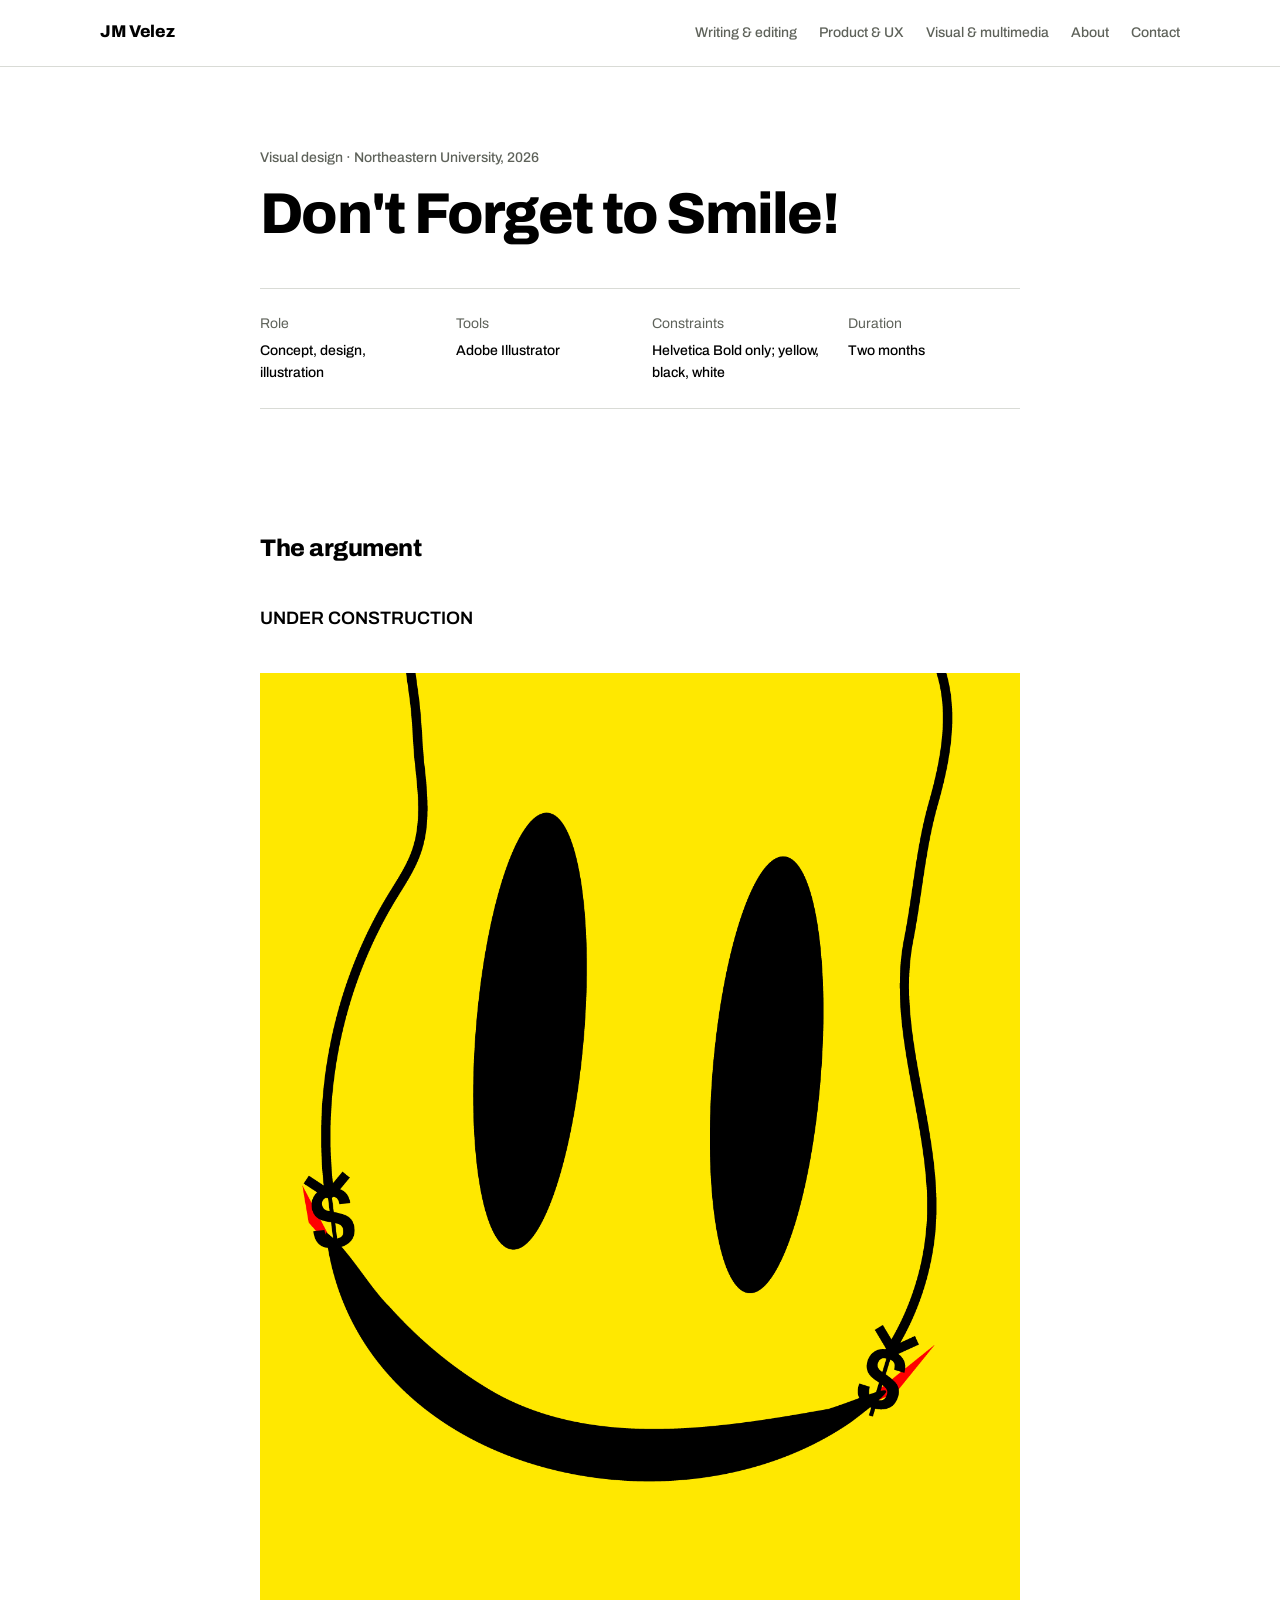
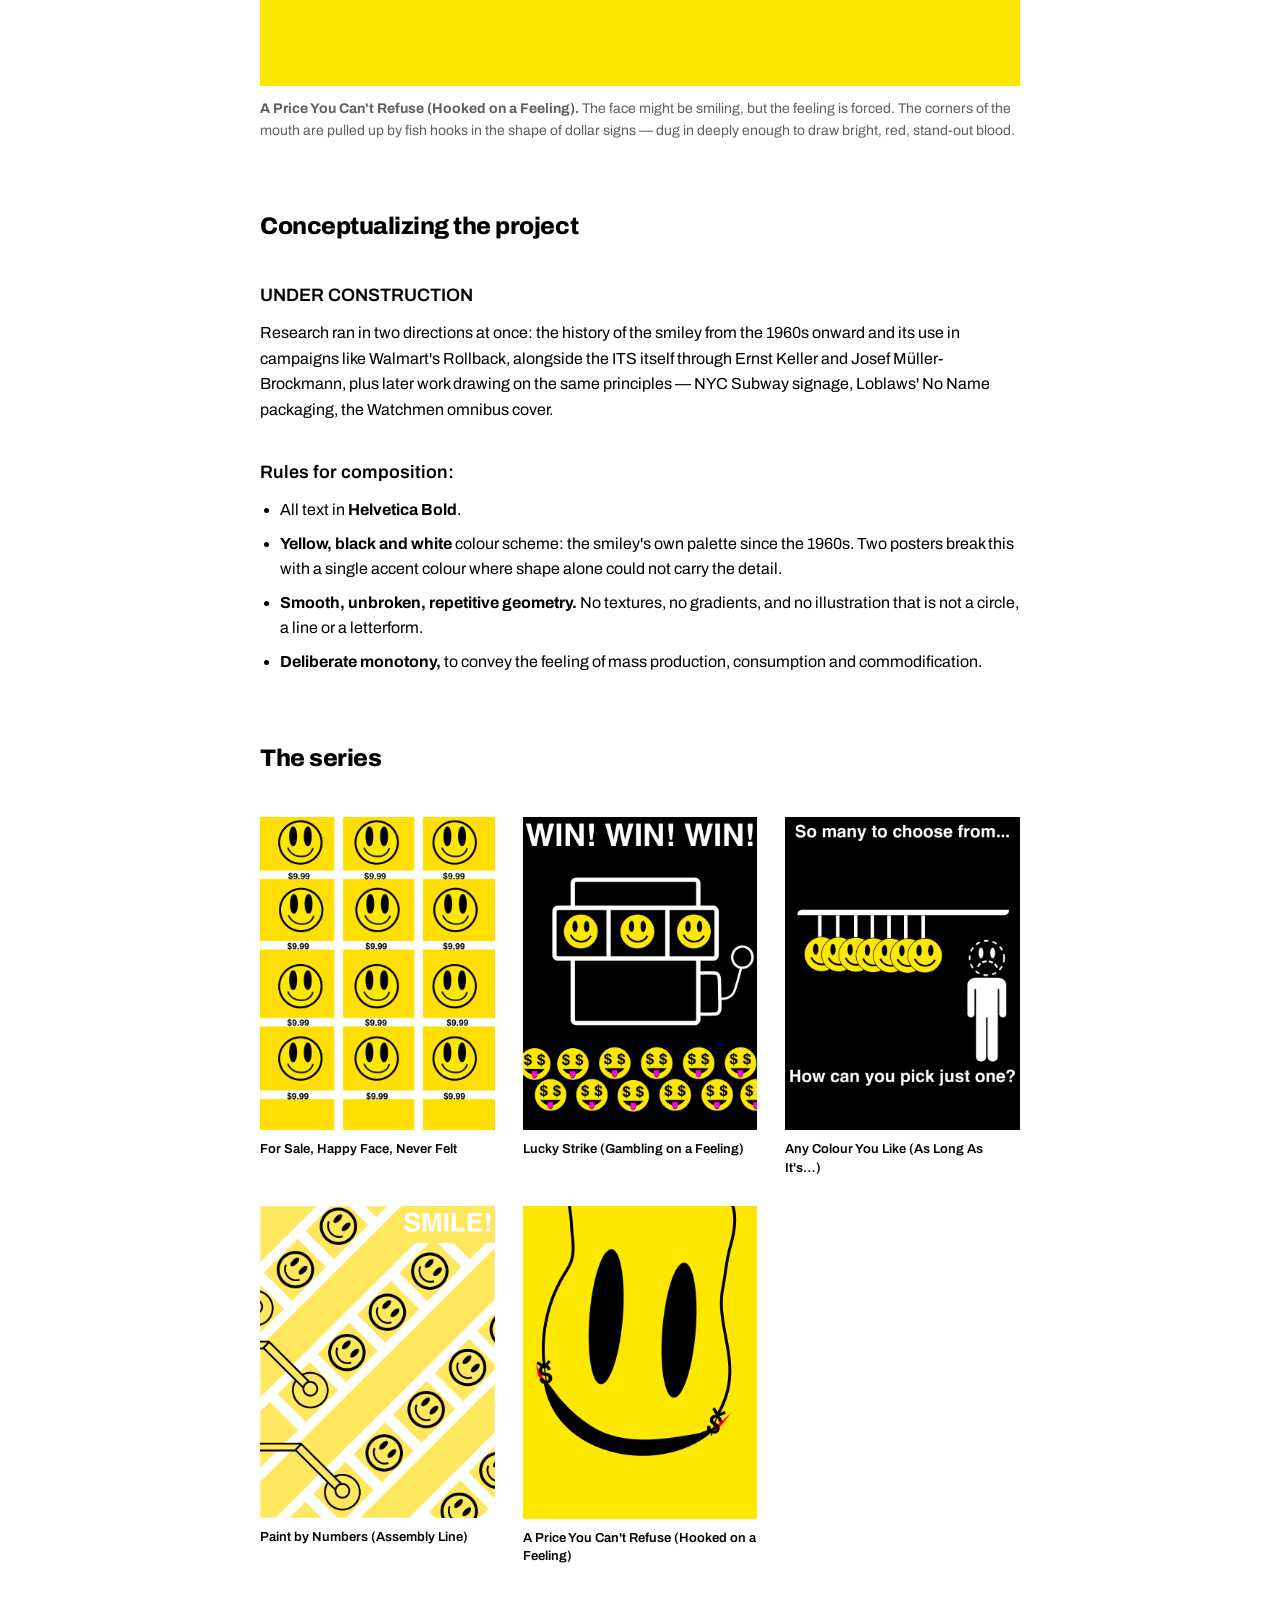
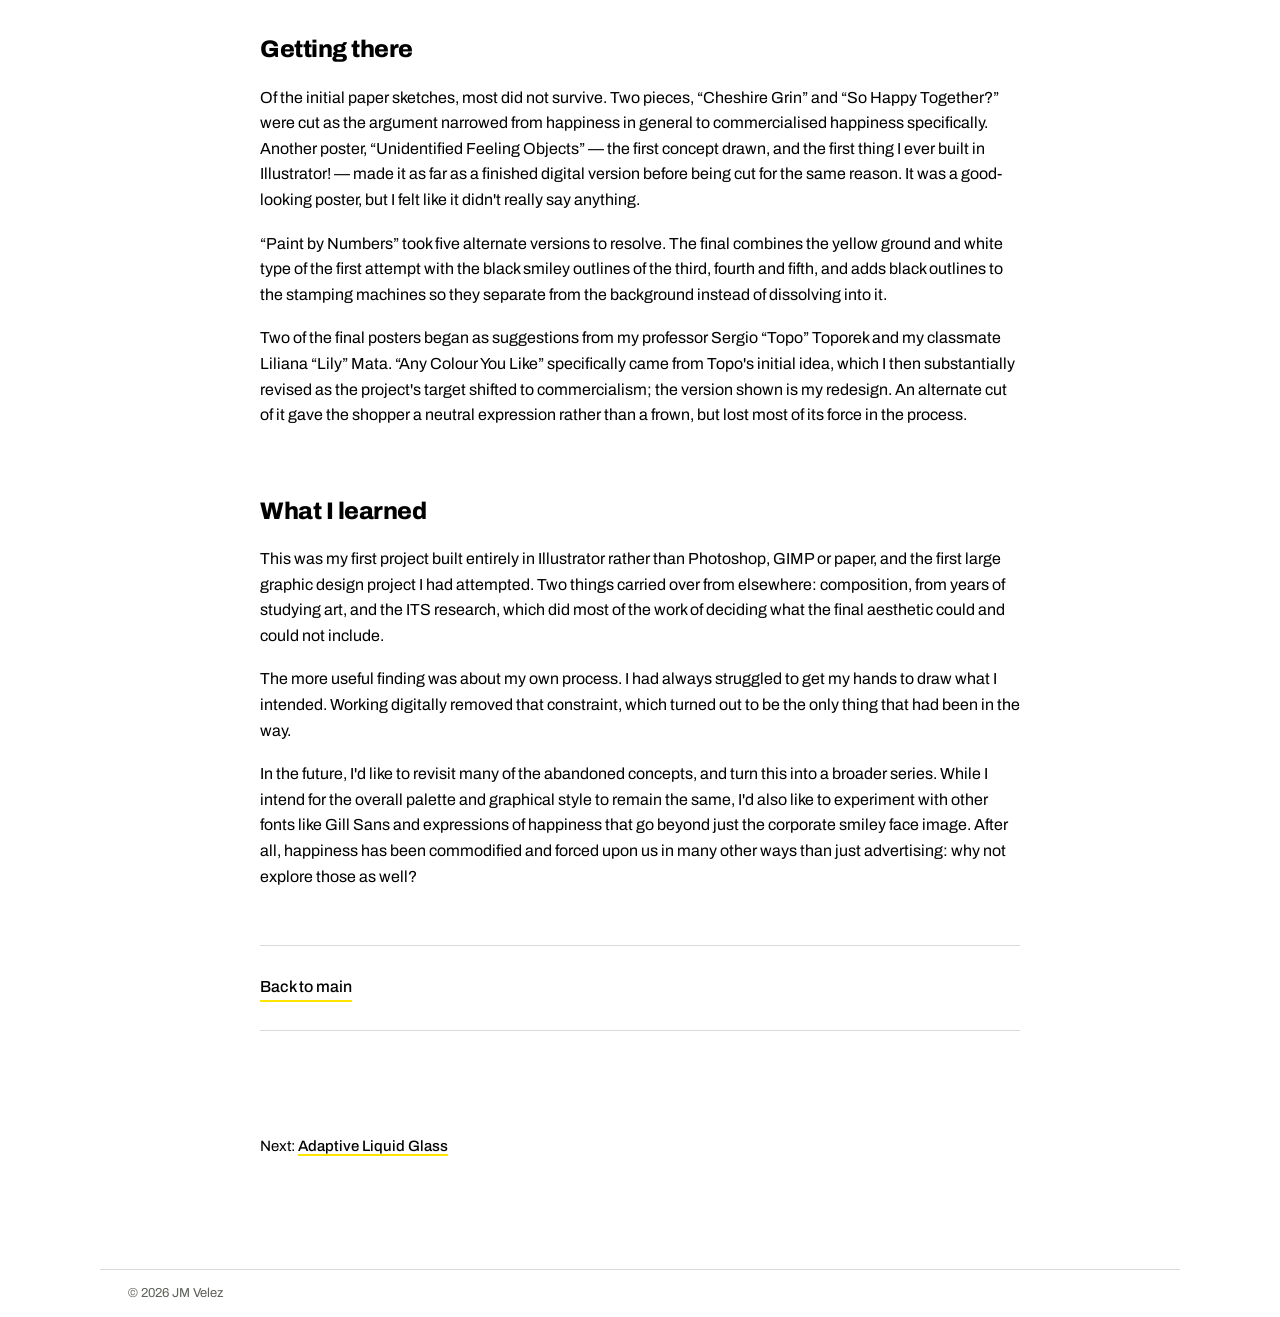
==== dont-forget-to-smile.html @ f10f0e11 "Add files via upload" ====
<!DOCTYPE html>
<html lang="en">
<head>
<meta charset="utf-8">
<meta name="viewport" content="width=device-width, initial-scale=1">
<title>Don't Forget to Smile! — JM Velez</title>
<meta name="description" content="A five-poster series using the International Typographic Style to argue against hollow, commodified happiness.">
<link rel="preconnect" href="https://fonts.googleapis.com">
<link rel="preconnect" href="https://fonts.gstatic.com" crossorigin>
<link href="https://fonts.googleapis.com/css2?family=Archivo:wght@400;500;600;800&display=swap" rel="stylesheet">
<link rel="stylesheet" href="style.css">
</head>
<body>

<header class="masthead">
  <div class="shell masthead-inner">
    <a class="wordmark" href="index.html">JM Velez</a>
    <nav>
      <a href="index.html#writing">Writing &amp; editing</a>
      <a href="index.html#product">Product &amp; UX</a>
      <a href="index.html#visual">Visual &amp; multimedia</a>
      <a href="index.html#about">About</a>
      <a href="index.html#contact">Contact</a>
    </nav>
  </div>
</header>

<main>

<section class="narrow case-hero">
  <p class="kicker">Visual design · Northeastern University, 2026</p>
  <h1>Don't Forget to Smile!</h1>
  <!--<p class="standfirst">The smiley face was drawn to make insurance employees feel better
     about their jobs. Five posters on what happened to it next.</p>-->

  <dl class="facts">
    <div><dt>Role</dt><dd>Concept, design, illustration</dd></div>
    <div><dt>Tools</dt><dd>Adobe Illustrator</dd></div>
    <div><dt>Constraints</dt><dd>Helvetica Bold only; yellow, black, white</dd></div>
    <div><dt>Duration</dt><dd>Two months</dd></div>
  </dl>
</section>

<article class="narrow case-body">

 <h2>The argument</h2>
 <h3>UNDER CONSTRUCTION</h3>
  <!--<p>A smiley face is a picture of an emotion. It has been used to sell so many things,
     for so long, that it no longer refers to the emotion — it refers to selling. The
     symbol went hollow. What is left is an inert graphic that can be attached to any
     product, however inane or harmful, and still read as cheerful.</p>
  <p>This series makes that argument in the visual language of the thing it is
     criticising. Every poster is built the way an advertisement is built: geometric,
     legible at distance, one idea, no ornament.</p>-->

  <div class="plate">
    <img src="images/a-price-you-cant-refuse.png" alt="Poster: a giant yellow smiley face whose mouth is a line strung between two dollar signs shaped like barbed fish hooks, with red where the hooks pierce">
    <figcaption><strong>A Price You Can't Refuse (Hooked on a Feeling).</strong> The face might be smiling, but the feeling is forced. 
      The corners of the mouth are pulled up by fish hooks in the shape of dollar signs — dug in deeply enough to draw bright, red, stand-out blood.</figcaption>
  </div>

  <h2>Conceptualizing the project</h2>
  <h3>UNDER CONSTRUCTION</h3>
<!--  <p>The International Typographic Style was built for clarity: grids, geometry,
     Helvetica, no decoration that does not carry information. It was also the direct
     ancestor of modern advertising and wayfinding, which means it comes pre-loaded with
     the authority of things that are simply true — exit signs, subway maps, product
     labels.</p>
  <p>Borrowing that authority to say something uncomfortable is the whole mechanism of the
     series. The forms are utilitarian; the juxtapositions are not. -->Research ran in two
     directions at once: the history of the smiley from the 1960s onward and its use in
     campaigns like Walmart's Rollback, alongside the ITS itself through Ernst Keller and
     Josef Müller-Brockmann, plus later work drawing on the same principles — NYC Subway
     signage, Loblaws' No Name packaging, the Watchmen omnibus cover.</p>

  <h3>Rules for composition:</h3>
  <ul>
    <li>All text in <b>Helvetica Bold</b>.</li>
    <li><b>Yellow, black and white</b> colour scheme: the smiley's own palette since the 1960s. Two posters
        break this with a single accent colour where shape alone could not carry the
        detail.</li>
    <li><b>Smooth, unbroken, repetitive geometry.</b> No textures, no gradients, and no illustration
        that is not a circle, a line or a letterform.</li>
    <li><b>Deliberate monotony,</b> to convey the feeling of mass production, consumption and commodification.</li>
  </ul>

  <h2>The series</h2>

  <div class="gallery">
    <figure>
      <img src="images/for-sale-happy-face.png" alt="Poster: a grid of identical yellow smiley faces, each priced at $9.99, running off the bottom edge of the page">
      <figcaption><strong>For Sale, Happy Face, Never Felt</strong>
        <!--Happiness as retail stock. The grid runs off the page because the supply does not
        end.--></figcaption>
    </figure>
    <figure>
      <img src="images/lucky-strike.png" alt="Poster: a slot machine showing three smiley faces in a row under the words WIN! WIN! WIN!, with rows of dollar-eyed faces below">
      <figcaption><strong>Lucky Strike (Gambling on a Feeling)</strong>
        <!--The jackpot is three smiles. Below, the crowd's eyes have already turned to
        dollar signs.--></figcaption>
    </figure>
    <figure>
      <img src="images/any-colour-you-like.png" alt="Poster: seven identical yellow smileys hanging in a row on a rack, beside a human figure whose head is a dashed outline of a frowning face">
      <figcaption><strong>Any Colour You Like (As Long As It's…)</strong>
        <!--Seven identical faces on a rack, one shopper, and a frown that only exists as a
        dotted line.--></figcaption>
    </figure>
    <figure>
      <img src="images/paint-by-numbers.png" alt="Poster: diagonal conveyor belts of identical smiley faces being stamped out by machines, with the word SMILE! in the corner">
      <figcaption><strong>Paint by Numbers (Assembly Line)</strong>
        <!--Stamped out on a diagonal conveyor. The instruction in the corner is not an
        invitation.--></figcaption>
    </figure>
    <figure>
      <img src="images/a-price-you-cant-refuse.png" alt="Poster: a giant yellow smiley face whose mouth is a line strung between two dollar signs shaped like barbed fish hooks, with red where the hooks pierce">
      <figcaption><strong>A Price You Can't Refuse (Hooked on a Feeling)</strong>
        <!--Stamped out on a diagonal conveyor. The instruction in the corner is not an
        invitation.--></figcaption>
    </figure>
  </div>

  <h2>Getting there</h2>
  <p>Of the initial paper sketches, most did not survive. Two pieces, “Cheshire Grin” and “So Happy
     Together?” were cut as the argument narrowed from happiness in general to
     commercialised happiness specifically. Another poster, “Unidentified Feeling Objects” — the first
     concept drawn, and the first thing I ever built in Illustrator! — made it as far as a
     finished digital version before being cut for the same reason. It was a good-looking
     poster, but I felt like it didn't really say anything.</p>
  <!--TODO: insert some of the paper sketches maybe?-->
  <p>“Paint by Numbers” took five alternate versions to resolve. The final combines the
     yellow ground and white type of the first attempt with the black smiley outlines of
     the third, fourth and fifth, and adds black outlines to the stamping machines so they
     separate from the background instead of dissolving into it.</p>
  <p>Two of the final posters began as suggestions from my professor Sergio “Topo”
     Toporek and my classmate Liliana “Lily” Mata. “Any Colour You Like” specifically came from 
     Topo's initial idea, which I then substantially revised as the project's target shifted to
     commercialism; the version shown is my redesign. An alternate cut of it gave the
     shopper a neutral expression rather than a frown, but lost most of its force in the
     process.</p>

  <h2>What I learned</h2>
  <p>This was my first project built entirely in Illustrator rather than Photoshop, GIMP
     or paper, and the first large graphic design project I had attempted. Two things
     carried over from elsewhere: composition, from years of studying art, and the ITS
     research, which did most of the work of deciding what the final aesthetic could and
     could not include.</p>
  <p>The more useful finding was about my own process. I had always struggled to get my
     hands to draw what I intended. Working digitally removed that constraint, which
     turned out to be the only thing that had been in the way.</p>
  <p>In the future, I'd like to revisit many of the abandoned concepts, and turn this into a broader series.
    While I intend for the overall palette and graphical style to remain the same, I'd also like to experiment 
    with other fonts like Gill Sans and expressions of happiness that go beyond just the corporate smiley face 
    image. After all, happiness has been commodified and forced upon us in many other ways than just advertising: 
    why not explore those as well? </p>

  <div class="case-cta">
    <a href="index.html#visual">Back to main</a>
  </div>
</article>

<section class="narrow case-foot">
  <p>Next: <a href="liquid-glass.html">Adaptive Liquid Glass</a></p>
</section>

</main>

<footer class="shell">
  <p>© 2026 JM Velez</p>
</footer>

</body>
</html>
---- style.css ----
/* ==========================================================
   JM Velez — portfolio
   Edit colours, type and spacing here; all pages use this file.
   ========================================================== */

:root{
  --paper:#FFFFFF;
  --wash:#F1F2F0;
  --ink:#000000;
  --mute:#5E625A;
  --rule:#D9DBD6;
  --mark:#FFE500;
  --measure:66ch;
}

*{box-sizing:border-box}
html{-webkit-text-size-adjust:100%;scroll-behavior:smooth}

body{
  margin:0;
  background:var(--paper);
  color:var(--ink);
  font-family:'Archivo','Helvetica Neue',Arial,sans-serif;
  font-size:16px;
  line-height:1.6;
}

a{color:inherit}
img{max-width:100%;height:auto;display:block}
iframe{max-width:100%;border:0}

:focus-visible{outline:2px solid var(--ink);outline-offset:3px}

.shell{max-width:1080px;margin:0 auto;padding:0 28px}
.narrow{max-width:760px;margin:0 auto;padding:0 28px}

/* ---------- masthead ---------- */

.masthead{
  position:sticky;top:0;z-index:10;
  background:var(--paper);
  border-bottom:1px solid var(--rule);
}

.masthead-inner{
  display:flex;flex-wrap:wrap;gap:16px 32px;
  align-items:baseline;justify-content:space-between;
  padding:18px 0;
}

.wordmark{font-weight:800;font-size:17px;letter-spacing:-0.02em;text-decoration:none}

.masthead nav{display:flex;flex-wrap:wrap;gap:22px;font-size:14px;font-weight:500}
.masthead nav a{
  text-decoration:none;color:var(--mute);
  padding-bottom:2px;border-bottom:2px solid transparent;
}
.masthead nav a:hover,.masthead nav a:focus-visible{color:var(--ink);border-bottom-color:var(--mark)}

/* ---------- hero ---------- */

.hero{padding:96px 0 72px}

.hero h1{
  margin:0;font-weight:800;
  font-size:clamp(2.3rem,6vw,4.4rem);
  line-height:1.03;letter-spacing:-0.035em;max-width:22ch;
}

.hero p{margin:28px 0 0;max-width:54ch;font-size:1.125rem;line-height:1.55;color:var(--mute)}

.hero-meta{margin-top:40px;display:flex;flex-wrap:wrap;gap:10px 28px;font-size:14px;font-weight:500}
.hero-meta a{text-decoration:none;border-bottom:2px solid var(--mark)}

/* ---------- filter ---------- */

.filter{
  border-top:1px solid var(--rule);border-bottom:1px solid var(--rule);
  padding:20px 0;display:flex;flex-wrap:wrap;gap:12px;
}

.filter button{
  font:inherit;font-size:14px;font-weight:500;
  background:none;border:1px solid var(--rule);color:var(--mute);
  padding:8px 16px;cursor:pointer;
}
.filter button:hover{color:var(--ink);border-color:var(--ink)}
.filter button[aria-pressed="true"]{background:var(--ink);border-color:var(--ink);color:var(--paper)}

/* ---------- work index ---------- */

.track{padding:72px 0 8px}
.track > h2{margin:0 0 8px;font-size:1.5rem;font-weight:800;letter-spacing:-0.02em}
.track > .track-note{margin:0 0 40px;max-width:var(--measure);color:var(--mute)}

.entry{
  display:grid;grid-template-columns:300px 1fr;gap:36px;
  padding:36px 0;border-top:1px solid var(--rule);
}
.entry:last-child{border-bottom:1px solid var(--rule)}
.entry.wide{grid-template-columns:1fr}

.entry figure{margin:0}
.entry figure img{width:100%;background:var(--wash)}
.entry figure figcaption{margin-top:10px;font-size:13px;color:var(--mute)}

/* Embedded video (YouTube/Vimeo). Fills the column and keeps 16:9,
   overriding the width/height attributes on the iframe itself. */
.entry figure iframe{
  width:100%;
  height:auto;
  aspect-ratio:16/9;
  display:block;
  background:var(--ink);
}

/* Video is 16:9, so a 300px column makes it tiny. Add class="entry media"
   alongside class="entry" to widen the figure column for that row. */
.entry.media{grid-template-columns:460px 1fr}

.entry h3{margin:0;font-size:1.25rem;font-weight:600;letter-spacing:-0.015em}
.entry .role{margin:6px 0 0;font-size:14px;font-weight:500;color:var(--mute)}
.entry .blurb{margin:16px 0 0;max-width:var(--measure)}

.entry .links{margin:20px 0 0;display:flex;flex-wrap:wrap;gap:10px 24px;font-size:14px;font-weight:500}
.entry .links a{text-decoration:none;border-bottom:2px solid var(--mark)}

.clips{margin:18px 0 0;padding:0;list-style:none;display:grid;gap:14px;max-width:var(--measure)}
.clips li{padding-left:16px;border-left:3px solid var(--wash)}
.clips a{font-weight:500;text-decoration:none;border-bottom:2px solid var(--mark)}
.clips span{display:block;font-size:14px;color:var(--mute)}

/* ---------- about + contact ---------- */

.about{padding:96px 0}
.about h2,.contact h2{margin:0 0 24px;font-size:1.5rem;font-weight:800;letter-spacing:-0.02em}
.about p{margin:0 0 18px;max-width:var(--measure)}

.cred{margin:36px 0 0;padding:0;list-style:none;display:grid;gap:14px;max-width:var(--measure);font-size:15px}
.cred li{padding-left:16px;border-left:3px solid var(--wash)}

.contact{padding:72px 0 96px;border-top:1px solid var(--rule)}
.contact p{margin:0 0 28px;max-width:48ch;color:var(--mute)}
.contact-list{display:grid;gap:14px;font-size:1.0625rem;font-weight:500}
.contact-list a{text-decoration:none;border-bottom:2px solid var(--mark)}

footer{border-top:1px solid var(--rule);padding:28px 0 48px;font-size:13px;color:var(--mute)}

/* ---------- case study pages ---------- */

.case-hero{padding:80px 0 48px}
.case-hero .kicker{margin:0 0 14px;font-size:14px;font-weight:500;color:var(--mute)}
.case-hero h1{
  margin:0;font-weight:800;
  font-size:clamp(2.1rem,5.2vw,3.6rem);
  line-height:1.05;letter-spacing:-0.03em;
}
.case-hero .standfirst{margin:24px 0 0;font-size:1.1875rem;line-height:1.55;max-width:60ch}

.facts{
  margin:44px 0 0;padding:24px 0;
  border-top:1px solid var(--rule);border-bottom:1px solid var(--rule);
  display:grid;grid-template-columns:repeat(auto-fit,minmax(170px,1fr));gap:24px;
}
.facts div{font-size:14px}
.facts dt{color:var(--mute);margin-bottom:4px}
.facts dd{margin:0;font-weight:500}

.case-body{padding:8px 0 40px}
.case-body h2{margin:64px 0 16px;font-size:1.5rem;font-weight:800;letter-spacing:-0.02em}
.case-body h3{margin:36px 0 10px;font-size:1.125rem;font-weight:600}
.case-body p{margin:0 0 18px}
.case-body ul{margin:0 0 18px;padding-left:20px}
.case-body li{margin-bottom:8px}
.case-body blockquote{
  margin:28px 0;padding:4px 0 4px 20px;
  border-left:3px solid var(--mark);
  font-size:1.0625rem;
}

.plate{margin:40px 0}
.plate img{width:100%;background:var(--wash)}
.plate figcaption{margin-top:12px;font-size:14px;color:var(--mute)}

.gallery{
  margin:40px 0;display:grid;
  grid-template-columns:repeat(auto-fit,minmax(230px,1fr));gap:28px;
}
.gallery figure{margin:0}
.gallery img{width:100%;background:var(--wash)}
.gallery figcaption{margin-top:10px;font-size:13px;line-height:1.45;color:var(--mute)}
.gallery strong{color:var(--ink);font-weight:600;display:block}

.screens{
  margin:40px 0;display:grid;
  grid-template-columns:repeat(auto-fit,minmax(200px,1fr));gap:28px;align-items:start;
}
.screens figure{margin:0}
.screens figcaption{margin-top:10px;font-size:13px;line-height:1.45;color:var(--mute)}

.case-cta{
  margin:56px 0 0;padding:28px 0;
  border-top:1px solid var(--rule);border-bottom:1px solid var(--rule);
  display:flex;flex-wrap:wrap;gap:14px 28px;font-weight:500;
}
.case-cta a{text-decoration:none;border-bottom:2px solid var(--mark)}

.case-foot{padding:48px 0 96px;font-size:15px}
.case-foot a{text-decoration:none;border-bottom:2px solid var(--mark);font-weight:500}

/* ---------- responsive ---------- */

@media (max-width:720px){
  .entry{grid-template-columns:1fr;gap:22px}
  .entry.media{grid-template-columns:1fr}
  .entry figure{max-width:340px}
  .entry.media figure{max-width:none}
  .hero{padding:64px 0 48px}
  .track{padding:56px 0 8px}
  .case-hero{padding:56px 0 36px}
}

@media (prefers-reduced-motion:reduce){
  html{scroll-behavior:auto}
  *{transition:none!important;animation:none!important}
}
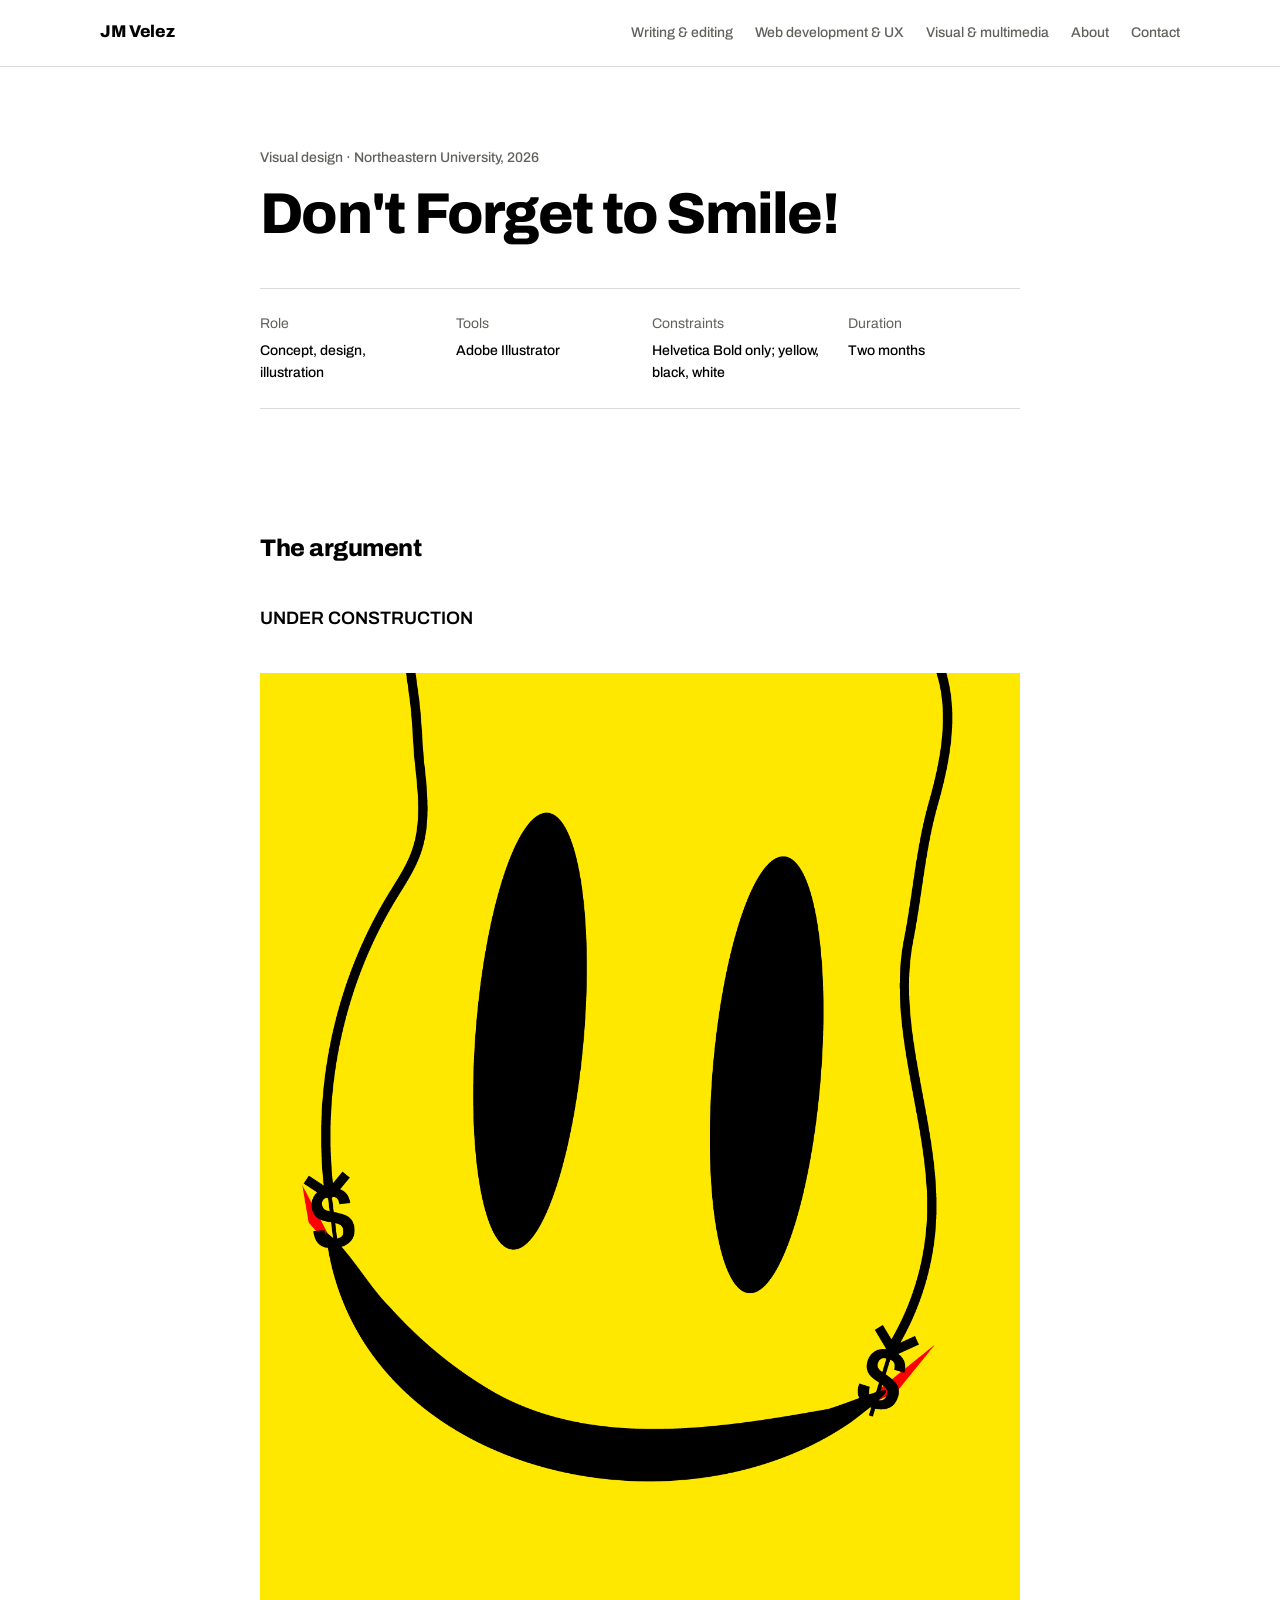
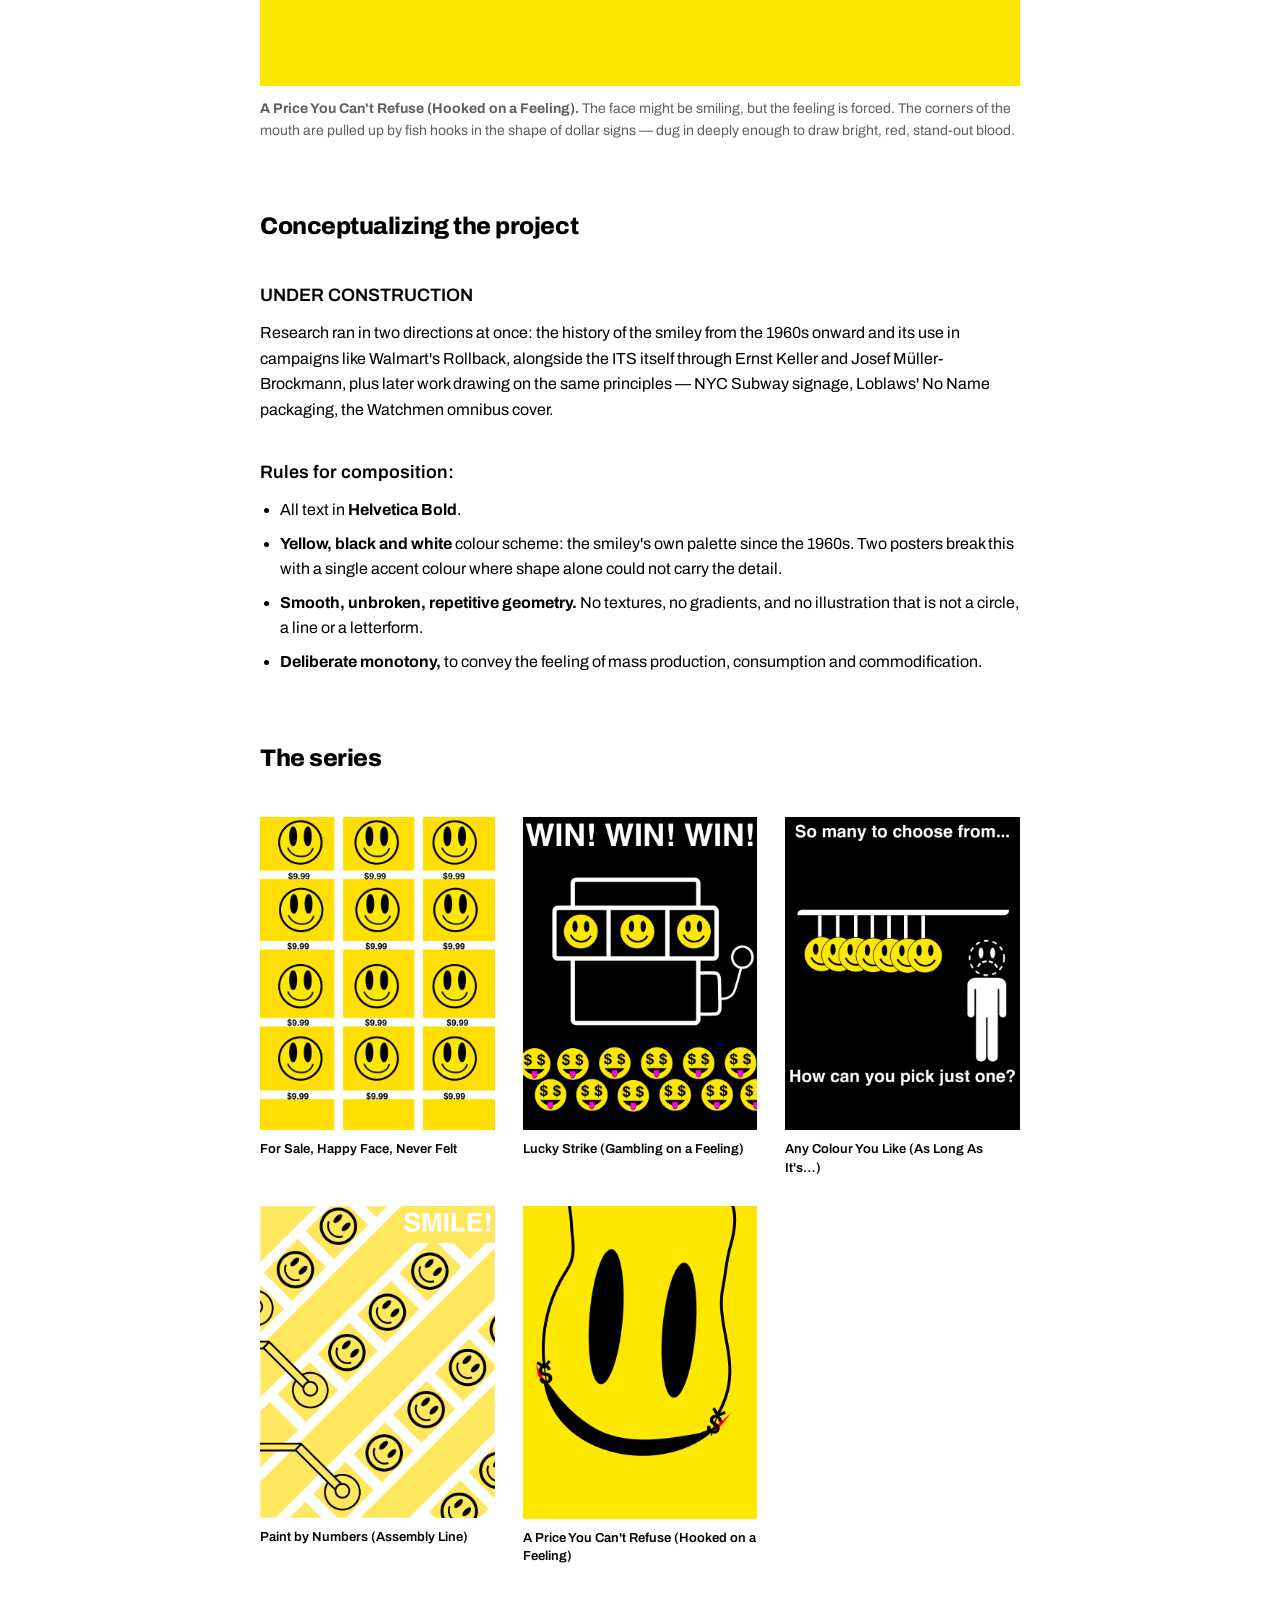
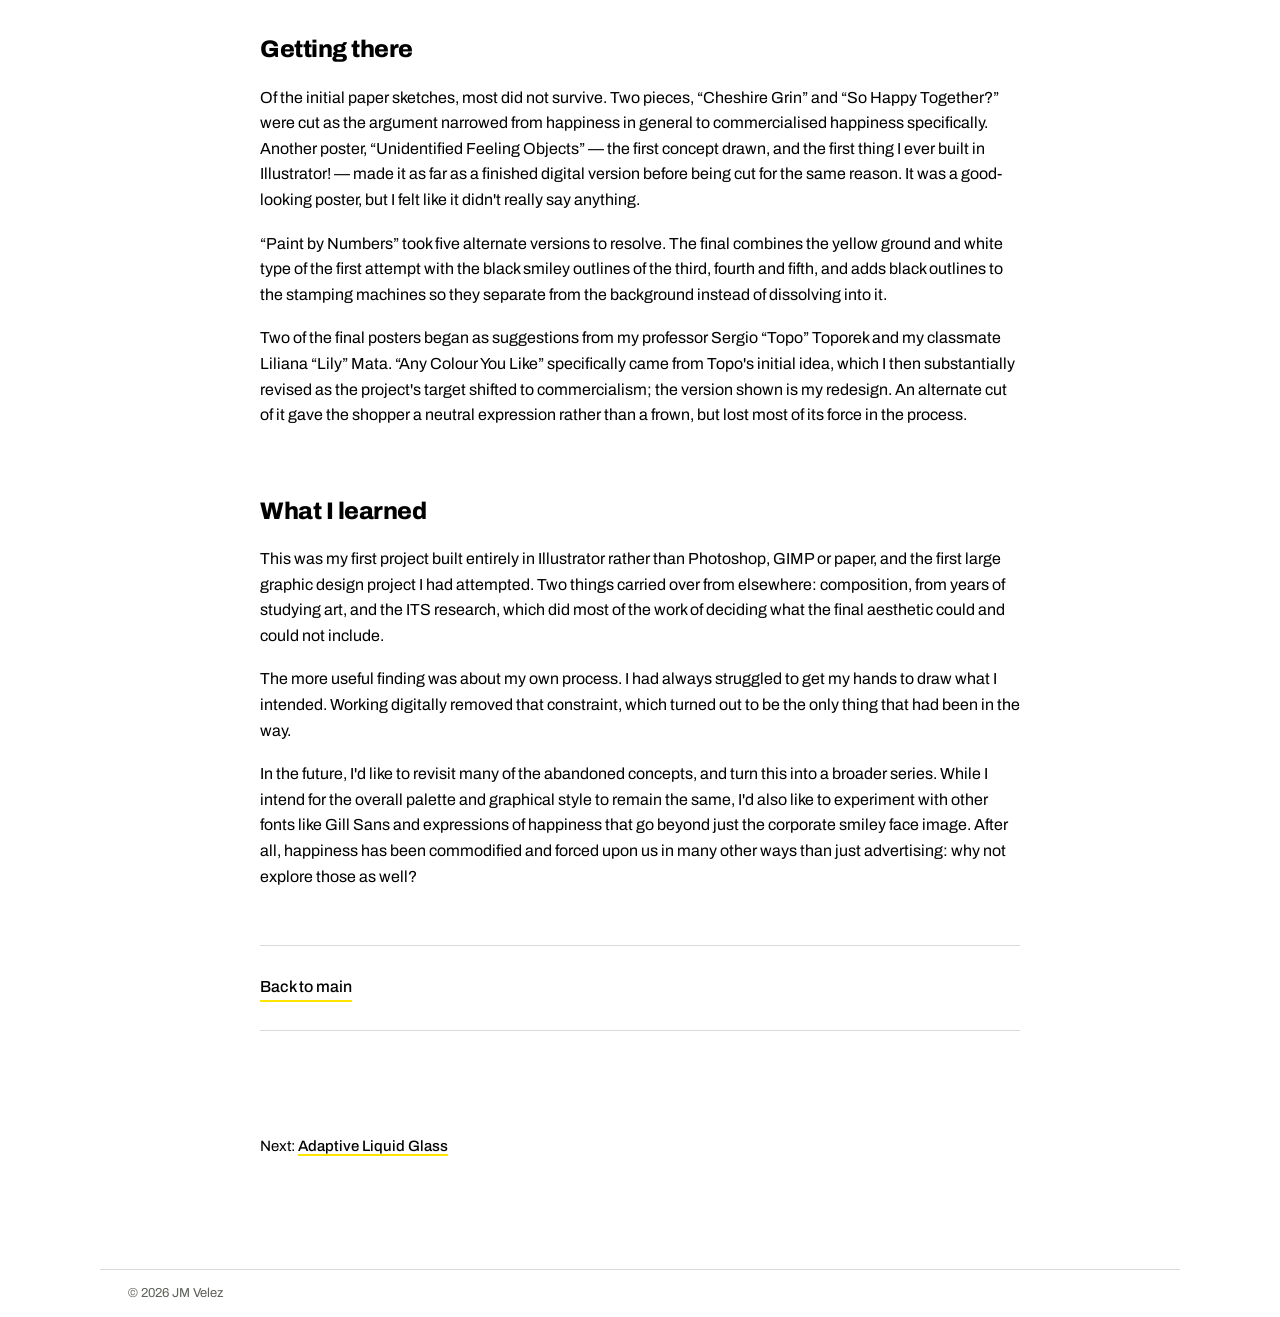
==== commit 6c955a3c: "Add files via upload" ====
--- a/dont-forget-to-smile.html
+++ b/dont-forget-to-smile.html
@@ -17,7 +17,7 @@
     <a class="wordmark" href="index.html">JM Velez</a>
     <nav>
       <a href="index.html#writing">Writing &amp; editing</a>
-      <a href="index.html#product">Product &amp; UX</a>
+      <a href="index.html#product">Web development &amp; UX</a>
       <a href="index.html#visual">Visual &amp; multimedia</a>
       <a href="index.html#about">About</a>
       <a href="index.html#contact">Contact</a>
